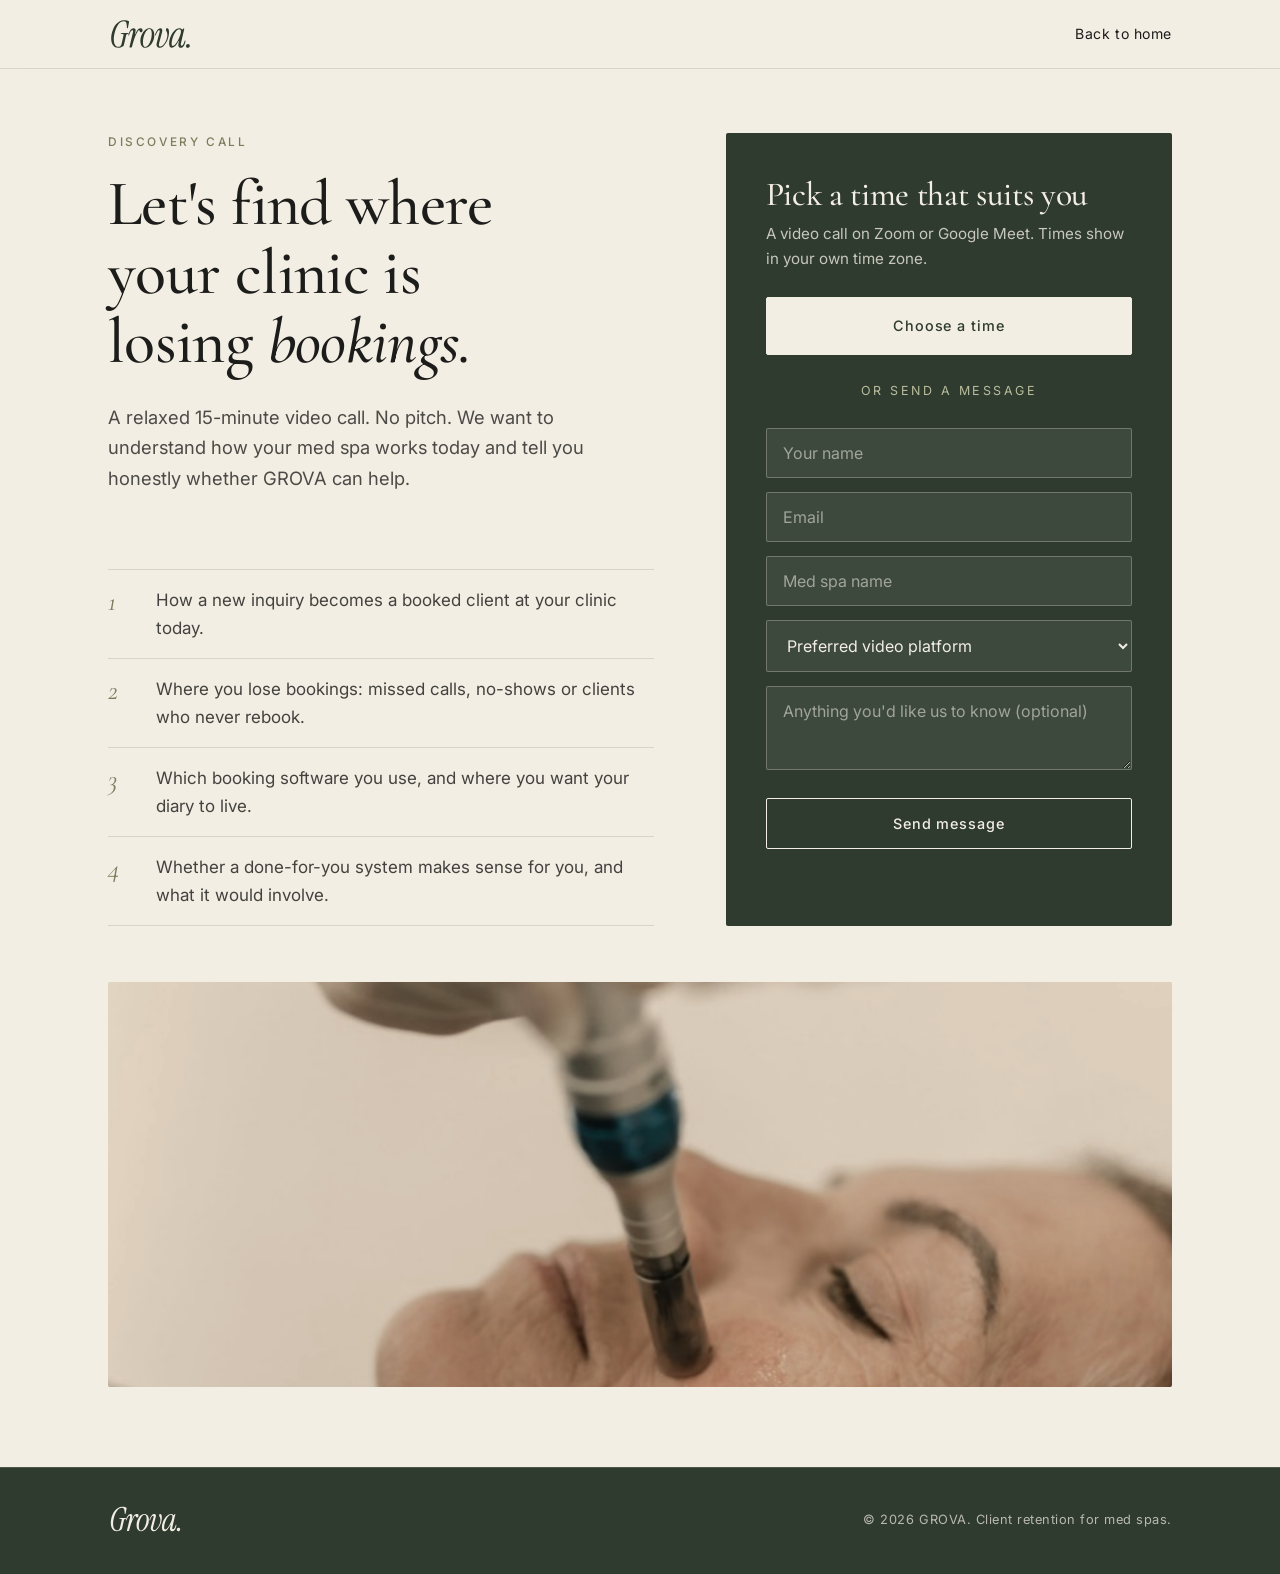
==== work-with-us.html @ b8fe54db "Add files via upload" ====
<!DOCTYPE html>
<html lang="en">
<head>
<meta charset="UTF-8" />
<meta name="viewport" content="width=device-width, initial-scale=1.0" />
<title>Book a discovery call | GROVA</title>
<meta name="description" content="Book a free 15-minute discovery call with GROVA and find out where your med spa is losing bookings." />
<link rel="icon" type="image/svg+xml" href="assets/grova-G-green-transparent.svg" />
<link rel="preconnect" href="https://fonts.googleapis.com" />
<link rel="preconnect" href="https://fonts.gstatic.com" crossorigin />
<link href="https://fonts.googleapis.com/css2?family=Cormorant+Garamond:ital,wght@0,400;0,500;0,600;1,400;1,500&family=Inter:wght@300;400;500&display=swap" rel="stylesheet" />
<script>document.documentElement.classList.add('js')</script>
<link rel="stylesheet" href="styles.css" />
</head>
<body>

<nav>
  <div class="wrap nav-inner">
    <a class="nav-logo" href="index.html" aria-label="GROVA home"><img src="assets/grova-wordmark-green.svg" alt="Grova." /></a>
    <div class="nav-links">
      <a class="keep" href="index.html">Back to home</a>
    </div>
  </div>
</nav>

<main class="book">
  <div class="wrap book-grid">
    <div>
      <p class="eyebrow">Discovery call</p>
      <h1>Let's find where your clinic is losing <em>bookings.</em></h1>
      <p class="lead">A relaxed 15-minute video call. No pitch. We want to understand how your med spa works today and tell you honestly whether GROVA can help.</p>
      <ul class="cover-list">
        <li><span class="n">1</span><p>How a new inquiry becomes a booked client at your clinic today.</p></li>
        <li><span class="n">2</span><p>Where you lose bookings: missed calls, no-shows or clients who never rebook.</p></li>
        <li><span class="n">3</span><p>Which booking software you use, and where you want your diary to live.</p></li>
        <li><span class="n">4</span><p>Whether a done-for-you system makes sense for you, and what it would involve.</p></li>
      </ul>
    </div>

    <aside class="form-card">
      <h2>Pick a time that suits you</h2>
      <p class="sub">A video call on Zoom or Google Meet. Times show in your own time zone.</p>
      <a class="btn light" id="calendly" href="https://calendly.com/grovasystems/15mins" target="_blank" rel="noopener">Choose a time</a>

      <p class="or">or send a message</p>

      <form id="contact-form">
        <div class="field"><input type="text" name="name" placeholder="Your name" required /></div>
        <div class="field"><input type="email" name="email" placeholder="Email" required /></div>
        <div class="field"><input type="text" name="business_name" placeholder="Med spa name" /></div>
        <div class="field">
          <select name="video_platform" aria-label="Preferred video platform">
            <option value="">Preferred video platform</option>
            <option>Zoom</option>
            <option>Google Meet</option>
          </select>
        </div>
        <div class="field"><textarea name="message" placeholder="Anything you'd like us to know (optional)"></textarea></div>
        <button class="btn light" type="submit" style="background:transparent;color:var(--cream);">Send message</button>
        <p class="status" id="status" role="status"></p>
      </form>
    </aside>
  </div>
  <div class="wrap">
    <div class="book-img"><img src="assets/images/facial-soft.jpg" alt="" loading="lazy" data-parallax /></div>
  </div>
</main>

<footer>
  <div class="wrap foot">
    <img src="assets/grova-wordmark-cream.svg" alt="Grova." />
    <small>&copy; <span id="yr">2026</span> GROVA. Client retention for med spas.</small>
  </div>
</footer>

<script>
  document.getElementById('yr').textContent = new Date().getFullYear();

  // Same Google Sheet connector as the previous site
  var GROVA_SHEET_ENDPOINT = "https://script.google.com/macros/s/AKfycbykgVKS3wBSK1zUf6XFCDpu8iBi4UQC9FA9S51uCrNPZC596gGL3AzstrykTv9JxbSb/exec";

  document.getElementById('contact-form').addEventListener('submit', function (e) {
    e.preventDefault();
    var form = e.target;
    var status = document.getElementById('status');
    var btn = form.querySelector('button');
    var platform = form.video_platform.value;

    var data = new FormData();
    data.append('source', 'book-a-call');
    data.append('name', form.name.value);
    data.append('email', form.email.value);
    data.append('business_name', form.business_name.value);
    // The sheet has an "Interested In" column; the preferred video platform goes there
    data.append('interested_in', platform ? 'Video call: ' + platform : '');
    data.append('message', form.message.value);

    btn.disabled = true;
    status.textContent = 'Sending...';
    fetch(GROVA_SHEET_ENDPOINT, { method: 'POST', mode: 'no-cors', body: data })
      .then(function () {
        form.reset();
        status.textContent = 'Thank you. We will be in touch within one working day.';
        btn.disabled = false;
      })
      .catch(function () {
        status.textContent = 'Something went wrong. Please try again.';
        btn.disabled = false;
      });
  });
</script>
<script src="site.js" defer></script>
</body>
</html>
---- styles.css ----
/* GROVA: Apothecary Green */
:root {
  --cream: #F3EEE4;
  --cream-deep: #EAE3D5;
  --green: #2F3B2F;
  --ink: #1C1C1A;
  --olive: #7A7D5C;
  --line: rgba(28, 28, 26, 0.12);
  --serif: 'Cormorant Garamond', 'Times New Roman', serif;
  --sans: 'Inter', -apple-system, 'Helvetica Neue', Arial, sans-serif;
  --maxw: 1120px;
}

* { box-sizing: border-box; margin: 0; padding: 0; }
html { scroll-behavior: smooth; }
body {
  background: var(--cream);
  color: var(--ink);
  font-family: var(--sans);
  font-size: 17px;
  line-height: 1.65;
  -webkit-font-smoothing: antialiased;
}
img, svg { max-width: 100%; display: block; }
a { color: inherit; }

.wrap { width: 100%; max-width: var(--maxw); margin: 0 auto; padding: 0 28px; }

h1, h2, h3 { font-family: var(--serif); font-weight: 500; line-height: 1.08; letter-spacing: -0.01em; }
h1 { font-size: clamp(2.9rem, 6.4vw, 5.2rem); }
h2 { font-size: clamp(2.2rem, 4.4vw, 3.4rem); }
h3 { font-size: 1.65rem; }
em { font-style: italic; }

.eyebrow {
  font-family: var(--sans);
  font-size: 0.74rem;
  font-weight: 500;
  letter-spacing: 0.22em;
  text-transform: uppercase;
  color: var(--olive);
  margin-bottom: 16px;
}
.on-green .eyebrow { color: #B9BC9C; }
.lead { font-size: 1.15rem; max-width: 600px; color: rgba(28, 28, 26, 0.78); }
.on-green .lead { color: rgba(243, 238, 228, 0.82); }

/* Buttons */
.btn {
  display: inline-block;
  padding: 16px 34px;
  background: var(--green);
  color: var(--cream);
  border: 1px solid var(--green);
  font-family: var(--sans);
  font-size: 0.9rem;
  font-weight: 500;
  letter-spacing: 0.06em;
  text-decoration: none;
  cursor: pointer;
  border-radius: 2px;
  transition: background 0.25s, color 0.25s, border-color 0.25s;
}
.btn:hover { background: transparent; color: var(--green); }
.btn.ghost { background: transparent; color: var(--green); border-color: var(--green); }
.btn.ghost:hover { background: var(--green); color: var(--cream); }
.btn.light { background: var(--cream); color: var(--green); border-color: var(--cream); }
.btn.light:hover { background: transparent; color: var(--cream); }
.btn-row { display: flex; gap: 14px; flex-wrap: wrap; margin-top: 30px; }

/* Nav */
nav {
  position: sticky; top: 0; z-index: 20;
  background: rgba(243, 238, 228, 0.92);
  backdrop-filter: blur(8px);
  border-bottom: 1px solid var(--line);
}
.nav-inner { display: flex; align-items: center; justify-content: space-between; height: 68px; }
.nav-logo img { height: 34px; width: auto; }
.nav-links { display: flex; align-items: center; gap: 34px; }
.nav-links a { text-decoration: none; font-size: 0.88rem; letter-spacing: 0.04em; }
.nav-links a:not(.btn):hover { color: var(--olive); }
.nav-links .btn { padding: 11px 22px; font-size: 0.82rem; }

/* Sections */
section { padding: 80px 0; }
.on-green { background: var(--green); color: var(--cream); }
.on-deep { background: var(--cream-deep); }
.section-head { max-width: 720px; margin-bottom: 40px; }

/* Hero */
.hero { padding: 72px 0 80px; }
.hero h1 { max-width: 880px; }
.hero h1 em { color: var(--green); }
.hero .lead { margin-top: 24px; font-size: 1.22rem; }
.hero-note { margin-top: 20px; font-size: 0.85rem; color: var(--olive); letter-spacing: 0.04em; }

/* Imagery */
.hero-grid { display: grid; grid-template-columns: 1.25fr 0.75fr; gap: 72px; align-items: center; }
.hero h1 { font-size: clamp(2.7rem, 5.2vw, 4.6rem); }
.hero-img { position: relative; aspect-ratio: 4 / 5; overflow: hidden; border-radius: 2px; background: var(--green); }
.hero-img img { width: 100%; height: 100%; object-fit: cover; filter: saturate(0.8) contrast(0.95); }
.hero-img::after { content: ''; position: absolute; inset: 0; background: var(--green); mix-blend-mode: soft-light; opacity: 0.35; }
.band-img { margin-top: 48px; aspect-ratio: 21 / 9; overflow: hidden; border-radius: 2px; position: relative; }
.band-img img { width: 100%; height: 100%; object-fit: cover; object-position: 62% 38%; transform: scale(1.22); transform-origin: 85% 38%; filter: saturate(0.75) sepia(0.12); }
.band-img::after { content: ''; position: absolute; inset: 0; background: var(--green); mix-blend-mode: soft-light; opacity: 0.35; }
.book-img { margin-top: 56px; aspect-ratio: 21 / 8; overflow: hidden; border-radius: 2px; position: relative; }
.book-img img { width: 100%; height: 100%; object-fit: cover; object-position: 50% 32%; filter: saturate(0.8) sepia(0.1); }
.book-img::after { content: ''; position: absolute; inset: 0; background: var(--green); mix-blend-mode: soft-light; opacity: 0.2; }
.cta { position: relative; overflow: hidden; }
.cta-bg { position: absolute; inset: 0; background: url('assets/images/cta-bark-bw.jpg') center / cover; opacity: 0.22; mix-blend-mode: luminosity; }
.cta .wrap { position: relative; }

/* Leak list */
.leaks { display: grid; grid-template-columns: repeat(2, 1fr); gap: 0 64px; }
.leak { padding: 22px 0; border-top: 1px solid rgba(243, 238, 228, 0.22); }
.leak h3 { margin-bottom: 8px; }
.leak p { color: rgba(243, 238, 228, 0.78); font-size: 0.98rem; }

/* Steps */
.steps { display: grid; grid-template-columns: repeat(3, 1fr); gap: 32px; }
.step .num { font-family: var(--serif); font-style: italic; font-size: 3rem; color: var(--olive); line-height: 1; margin-bottom: 18px; }
.step h3 { margin-bottom: 10px; }
.step p { color: rgba(28, 28, 26, 0.75); font-size: 0.98rem; }

/* Cards */
.cards { display: grid; grid-template-columns: repeat(6, 1fr); grid-auto-rows: 1fr; gap: 18px; }
.cards .card { grid-column: span 2; }
.cards .card:nth-child(4) { grid-column: 2 / span 2; }
.cards .card:nth-child(5) { grid-column: 4 / span 2; }
.card {
  background: var(--cream);
  border: 1px solid var(--line);
  padding: 30px 28px 32px;
  border-radius: 2px;
  transition: transform 0.35s ease, border-color 0.35s ease, box-shadow 0.35s ease, background 0.35s ease;
}
.card { position: relative; overflow: hidden; }
.card::before { content: ''; position: absolute; left: 0; top: 0; height: 2px; width: 0; background: var(--olive); transition: width 0.5s ease; }
.card .tag { transition: color 0.3s, letter-spacing 0.4s; }
.card h3 { transition: transform 0.35s ease; }
.js .card.reveal.in.done:hover, .card:hover { transform: translateY(-8px); border-color: var(--olive); box-shadow: 0 22px 44px rgba(47, 59, 47, 0.12); background: #F7F3EA; }
.card:hover::before { width: 100%; }
.card:hover .tag { color: var(--green); letter-spacing: 0.3em; }
.card:hover h3 { transform: translateX(4px); }
.card .tag { font-size: 0.72rem; letter-spacing: 0.2em; text-transform: uppercase; color: var(--olive); margin-bottom: 16px; }
.card h3 { margin-bottom: 12px; }
.card p { font-size: 0.97rem; color: rgba(28, 28, 26, 0.76); }

/* Two systems */
.split { display: grid; grid-template-columns: 1fr 1fr; gap: 56px; align-items: center; }
.rooms { display: grid; gap: 18px; }
.room { border: 1px solid rgba(243, 238, 228, 0.28); padding: 24px 26px 26px; border-radius: 2px; }
.room .tag { font-size: 0.72rem; letter-spacing: 0.2em; text-transform: uppercase; color: #B9BC9C; margin-bottom: 10px; }
.room h3 { margin-bottom: 8px; }
.room p { color: rgba(243, 238, 228, 0.78); font-size: 0.96rem; }
.split h2 { margin-bottom: 24px; }

/* Reviews marquee */
.reviews { padding: 80px 0; overflow: hidden; }
.reviews .section-head { margin-bottom: 36px; }
.marquee { overflow: hidden; -webkit-mask-image: linear-gradient(90deg, transparent, #000 8%, #000 92%, transparent); mask-image: linear-gradient(90deg, transparent, #000 8%, #000 92%, transparent); }
.track { display: flex; gap: 22px; width: max-content; animation: slide 150s linear infinite; }
.marquee:hover .track { animation-play-state: paused; }
@keyframes slide { to { transform: translateX(calc(-50% - 11px)); } }
.review { width: 360px; flex-shrink: 0; background: var(--cream); border: 1px solid var(--line); padding: 28px; border-radius: 2px; }
.review p { font-family: var(--serif); font-size: 1.4rem; line-height: 1.35; font-style: italic; margin-bottom: 22px; }
.review .who { font-size: 0.82rem; letter-spacing: 0.1em; text-transform: uppercase; color: var(--olive); }
.review-note { margin-top: 20px; font-size: 0.82rem; color: var(--olive); }

/* FAQ */
.faq { max-width: 800px; }
.faq details { border-top: 1px solid var(--line); padding: 4px 0; }
.faq details:last-child { border-bottom: 1px solid var(--line); }
.faq summary {
  list-style: none; cursor: pointer; padding: 18px 40px 18px 0; position: relative;
  font-family: var(--serif); font-size: 1.6rem; line-height: 1.2;
}
.faq summary::-webkit-details-marker { display: none; }
.faq summary::after { content: '+'; position: absolute; right: 4px; top: 16px; font-family: var(--sans); font-weight: 300; font-size: 1.6rem; color: var(--olive); transition: transform 0.25s; }
.faq details[open] summary::after { transform: rotate(45deg); }
.faq details p { padding: 0 40px 26px 0; color: rgba(28, 28, 26, 0.78); }

/* Final CTA */
.cta { text-align: center; }
.cta h2 { max-width: 760px; margin: 0 auto 22px; }
.cta .lead { margin: 0 auto; }
.cta .btn-row { justify-content: center; }

/* Footer */
footer { background: var(--green); color: rgba(243, 238, 228, 0.7); padding: 36px 0 40px; border-top: 1px solid rgba(243, 238, 228, 0.15); }
.foot { display: flex; justify-content: space-between; align-items: center; gap: 24px; flex-wrap: wrap; }
.foot img { height: 30px; width: auto; }
.foot small { font-size: 0.8rem; letter-spacing: 0.04em; }

/* Landing page */
.book { padding: 64px 0 80px; }
.book-grid { display: grid; grid-template-columns: 1.1fr 0.9fr; gap: 72px; align-items: stretch; }
.book-grid > div:first-child { display: flex; flex-direction: column; }
.book-grid > div:first-child .cover-list { margin-top: auto; padding-top: 30px; }
.book h1 { font-size: clamp(2.6rem, 5vw, 4.2rem); margin-bottom: 26px; }
.cover-list { list-style: none; margin-top: 30px; }
.cover-list li { padding: 16px 0; border-top: 1px solid var(--line); display: flex; gap: 20px; }
.cover-list li:last-child { border-bottom: 1px solid var(--line); }
.cover-list .n { font-family: var(--serif); font-style: italic; font-size: 1.7rem; color: var(--olive); line-height: 1.2; min-width: 28px; }
.cover-list p { color: rgba(28, 28, 26, 0.82); }
.form-card { background: var(--green); color: var(--cream); padding: 44px 40px 46px; border-radius: 2px; }
.form-card h2 { font-size: 2.1rem; margin-bottom: 8px; }
.form-card .sub { color: rgba(243, 238, 228, 0.78); font-size: 0.95rem; margin-bottom: 26px; }
.form-card .btn { width: 100%; text-align: center; }
.or { text-align: center; font-size: 0.78rem; letter-spacing: 0.2em; text-transform: uppercase; color: #B9BC9C; margin: 26px 0; }
.field { margin-bottom: 14px; }
.field input, .field select, .field textarea {
  width: 100%; padding: 14px 16px; background: rgba(243, 238, 228, 0.08);
  border: 1px solid rgba(243, 238, 228, 0.28); color: var(--cream);
  font-family: var(--sans); font-size: 0.95rem; border-radius: 2px;
}
.field select option { color: var(--ink); }
.field input::placeholder, .field textarea::placeholder { color: rgba(243, 238, 228, 0.55); }
.field input:focus, .field select:focus, .field textarea:focus { outline: none; border-color: var(--cream); }
.field textarea { min-height: 84px; resize: vertical; }
.form-card button.btn { margin-top: 6px; }
.form-card button.btn:hover { background: transparent; color: var(--cream); }
.status { margin-top: 14px; font-size: 0.9rem; min-height: 1.2em; }

@media (prefers-reduced-motion: reduce) {
  .track { animation: none; }
  html { scroll-behavior: auto; }
}

@media (max-width: 900px) {
  section { padding: 84px 0; }
  .hero { padding: 72px 0 84px; }
  .leaks, .steps, .cards, .split, .book-grid, .hero-grid { grid-template-columns: 1fr; }
  .hero-grid { gap: 48px; }
  .hero-img { aspect-ratio: 16 / 10; }
  .band-img { margin-top: 48px; aspect-ratio: 4 / 3; }
  .cards .card, .cards .card:nth-child(4), .cards .card:nth-child(5) { grid-column: auto; }
  .cards { grid-auto-rows: auto; }
  .split, .book-grid { gap: 36px; }
  .nav-links a:not(.btn) { display: none; }
  .review { width: 300px; padding: 28px; }
  .review p { font-size: 1.25rem; }
  .form-card { padding: 34px 26px 36px; }
}

/* Mobile refinements */
html { -webkit-text-size-adjust: 100%; }
.field input, .field select, .field textarea { font-size: 16px; } /* stops iOS zooming on focus */
.nav-links a:not(.btn) { padding: 8px 0; }

@media (max-width: 900px) {
  .wrap { padding: 0 22px; }
  section { padding: 56px 0; }
  .hero { padding: 44px 0 52px; }
  .hero .lead { font-size: 1.1rem; margin-top: 24px; }
  .btn-row { flex-direction: column; margin-top: 30px; }
  .btn-row .btn { width: 100%; text-align: center; }
  .cta .btn-row { align-items: stretch; }
  .nav-inner { height: 60px; }
  .nav-logo img { height: 28px; }
  .nav-links .btn { padding: 10px 18px; }
  .section-head { margin-bottom: 28px; }
  .eyebrow { margin-bottom: 16px; font-size: 0.7rem; }
  .leak { padding: 22px 0; }
  .step .num { font-size: 2.4rem; margin-bottom: 12px; }
  .steps { gap: 32px; }
  .card { padding: 28px 24px 30px; }
  .cards { gap: 16px; }
  .room { padding: 24px 22px 26px; }
  .reviews { padding: 56px 0; }
  .faq summary { font-size: 1.35rem; padding: 20px 36px 20px 0; }
  .faq summary::after { top: 18px; }
  .faq details p { padding-right: 0; }
  .band-img { margin-top: 40px; }
  .foot { flex-direction: column; align-items: flex-start; gap: 18px; }

  /* Book page: put the booking card straight after the intro */
  .book { padding: 44px 0 64px; }
  .book-grid { display: flex; flex-direction: column; gap: 0; }
  .book-grid > div:first-child { display: contents; }
  .book-grid .form-card { order: 2; margin-top: 32px; }
  .book-grid .cover-list { order: 3; margin-top: 44px; padding-top: 0; }
  .book h1 { margin-bottom: 18px; }
  .book-img { margin-top: 40px; aspect-ratio: 4 / 3; }
}

@media (max-width: 400px) {
  h1 { font-size: 2.55rem; }
  h2 { font-size: 2rem; }
}

h1, h2, h3 { text-wrap: balance; }
@media (max-width: 900px) {
  .nav-links a.keep { display: inline-block; font-size: 0.85rem; }
}


/* Hover motion */
.room { transition: transform 0.35s ease, border-color 0.35s ease, background 0.35s ease; }
.js .room.reveal.in.done:hover, .room:hover { transform: translateY(-5px); border-color: rgba(243, 238, 228, 0.6); background: rgba(243, 238, 228, 0.04); }
.leak h3 { transition: transform 0.35s ease; }
.leak:hover h3 { transform: translateX(8px); }
.step .num { transition: transform 0.4s ease, color 0.3s; }
.step:hover .num { transform: translateY(-4px); color: var(--green); }
.review { transition: transform 0.35s ease, border-color 0.35s ease, box-shadow 0.35s ease; }
.review:hover { transform: translateY(-6px); border-color: var(--olive); box-shadow: 0 18px 36px rgba(47, 59, 47, 0.1); }
.btn { transition: background 0.25s, color 0.25s, border-color 0.25s, transform 0.25s, box-shadow 0.25s; }
.btn:hover { transform: translateY(-2px); box-shadow: 0 10px 22px rgba(47, 59, 47, 0.18); }
.hero-img, .band-img, .book-img { transition: box-shadow 0.5s ease; }
.hero-img:hover, .band-img:hover, .book-img:hover { box-shadow: 0 26px 50px rgba(28, 28, 26, 0.18); }

/* Images: slight scroll drift plus a slow hero float */
.hero-img img { transform: translate3d(0, var(--py, 0px), 0) scale(1.12); transition: filter 0.6s ease; }
.band-img img { transform: translate3d(0, var(--py, 0px), 0) scale(1.22); }
.book-img img { transform: translate3d(0, var(--py, 0px), 0) scale(1.1); }
@keyframes drift { 0%, 100% { transform: translateY(0); } 50% { transform: translateY(-10px); } }
@keyframes fadein { from { opacity: 0; } to { opacity: 1; } }
.js .hero-img { animation: fadein 1.2s ease 0.3s both, drift 9s ease-in-out 1.6s infinite; }

/* Scroll reveal */
.js .reveal { opacity: 0; transform: translateY(26px); transition: opacity 0.9s cubic-bezier(0.2, 0.7, 0.2, 1) var(--d, 0ms), transform 0.9s cubic-bezier(0.2, 0.7, 0.2, 1) var(--d, 0ms); }
.js .reveal.in { opacity: 1; }
.js .reveal.in { transform: translateY(0); }
.js .reveal.in.done { transform: none; }
.js .reveal.in.done { transition: opacity 0.3s, transform 0.35s ease, border-color 0.35s ease, box-shadow 0.35s ease, background 0.35s ease; transition-delay: 0s; }
.js .marquee.reveal { transform: none; }

@media (prefers-reduced-motion: reduce) {
  .js .reveal { opacity: 1; transform: none; transition: none; }
  .js .hero-img { animation: none; }
  .btn:hover, .card:hover, .room:hover, .review:hover { transform: none; }
}
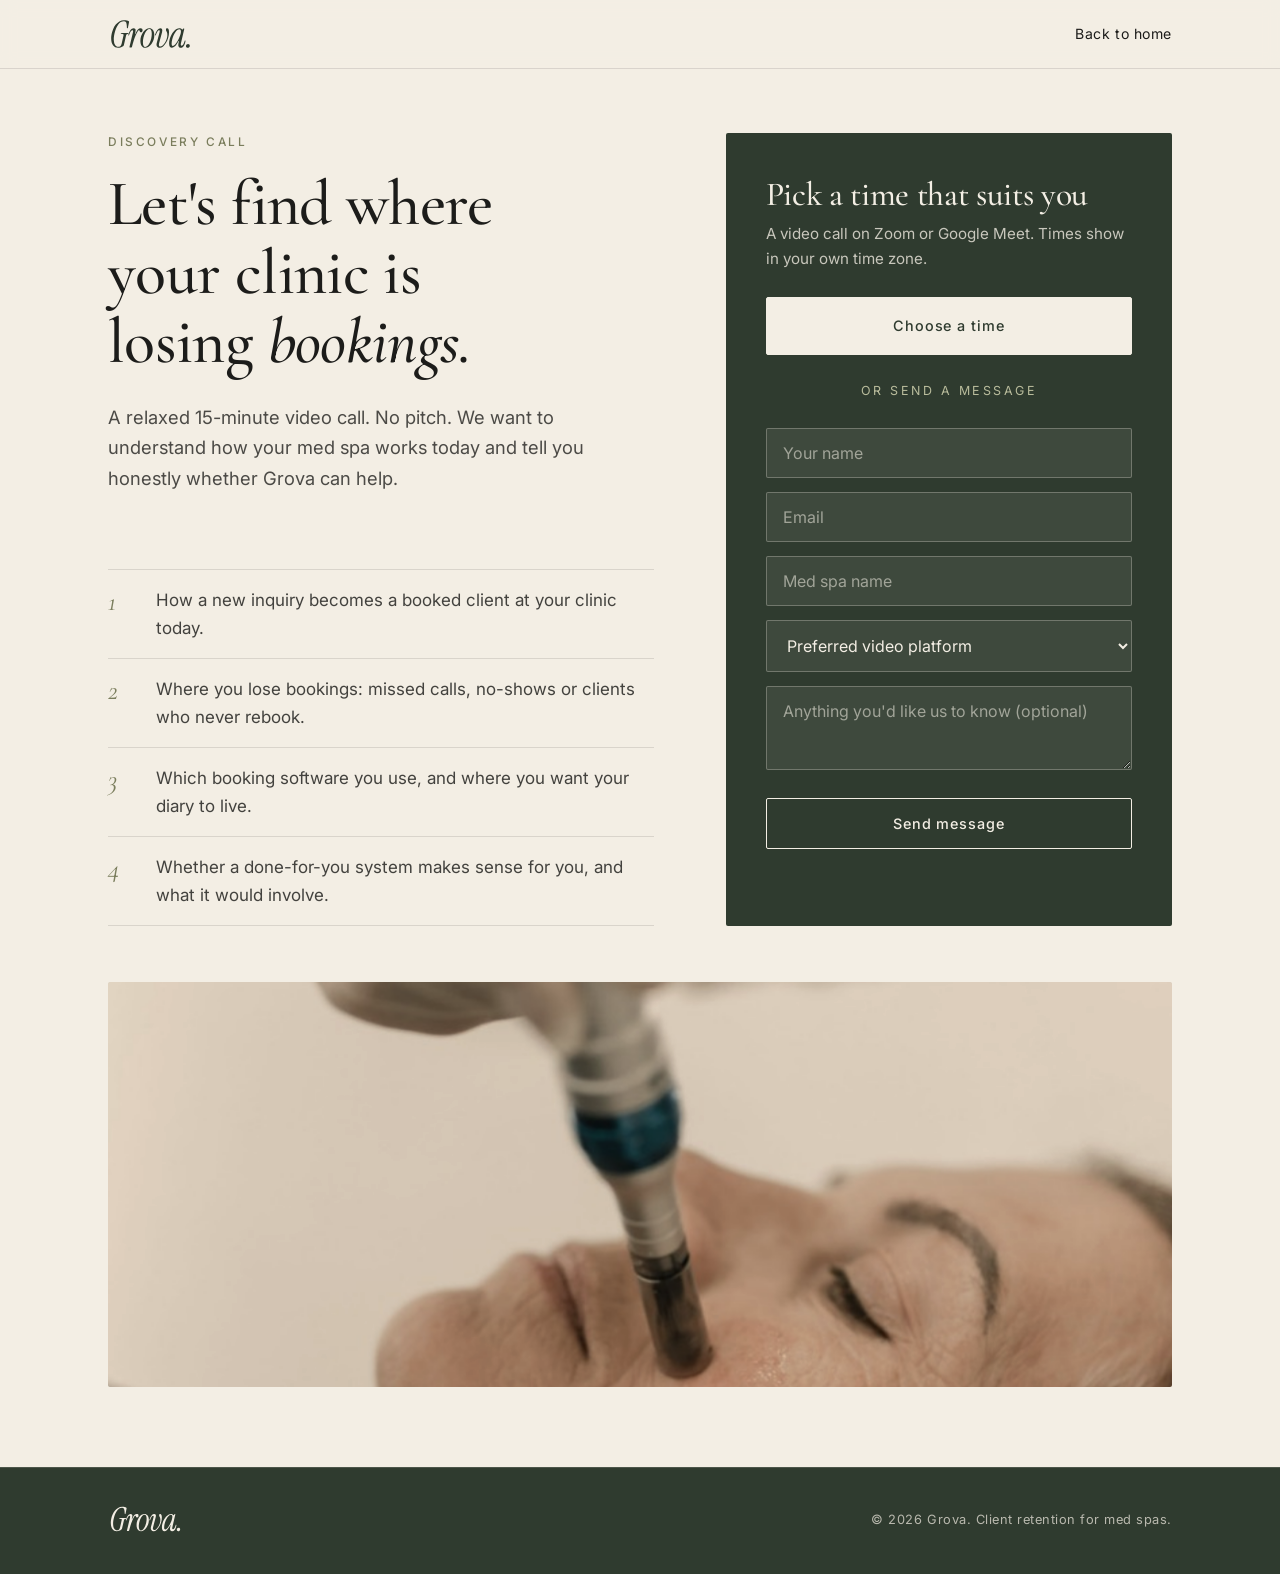
==== commit 727819f9: "Add files via upload" ====
--- a/work-with-us.html
+++ b/work-with-us.html
@@ -16,7 +16,7 @@
 
 <nav>
   <div class="wrap nav-inner">
-    <a class="nav-logo" href="index.html" aria-label="GROVA home"><img src="assets/grova-wordmark-green.svg" alt="Grova." /></a>
+    <a class="nav-logo" href="index.html" aria-label="Grova home"><img src="assets/grova-wordmark-green.svg" alt="Grova." /></a>
     <div class="nav-links">
       <a class="keep" href="index.html">Back to home</a>
     </div>
@@ -28,7 +28,7 @@
     <div>
       <p class="eyebrow">Discovery call</p>
       <h1>Let's find where your clinic is losing <em>bookings.</em></h1>
-      <p class="lead">A relaxed 15-minute video call. No pitch. We want to understand how your med spa works today and tell you honestly whether GROVA can help.</p>
+      <p class="lead">A relaxed 15-minute video call. No pitch. We want to understand how your med spa works today and tell you honestly whether Grova can help.</p>
       <ul class="cover-list">
         <li><span class="n">1</span><p>How a new inquiry becomes a booked client at your clinic today.</p></li>
         <li><span class="n">2</span><p>Where you lose bookings: missed calls, no-shows or clients who never rebook.</p></li>
@@ -69,7 +69,7 @@
 <footer>
   <div class="wrap foot">
     <img src="assets/grova-wordmark-cream.svg" alt="Grova." />
-    <small>&copy; <span id="yr">2026</span> GROVA. Client retention for med spas.</small>
+    <small>&copy; <span id="yr">2026</span> Grova. Client retention for med spas.</small>
   </div>
 </footer>
 
